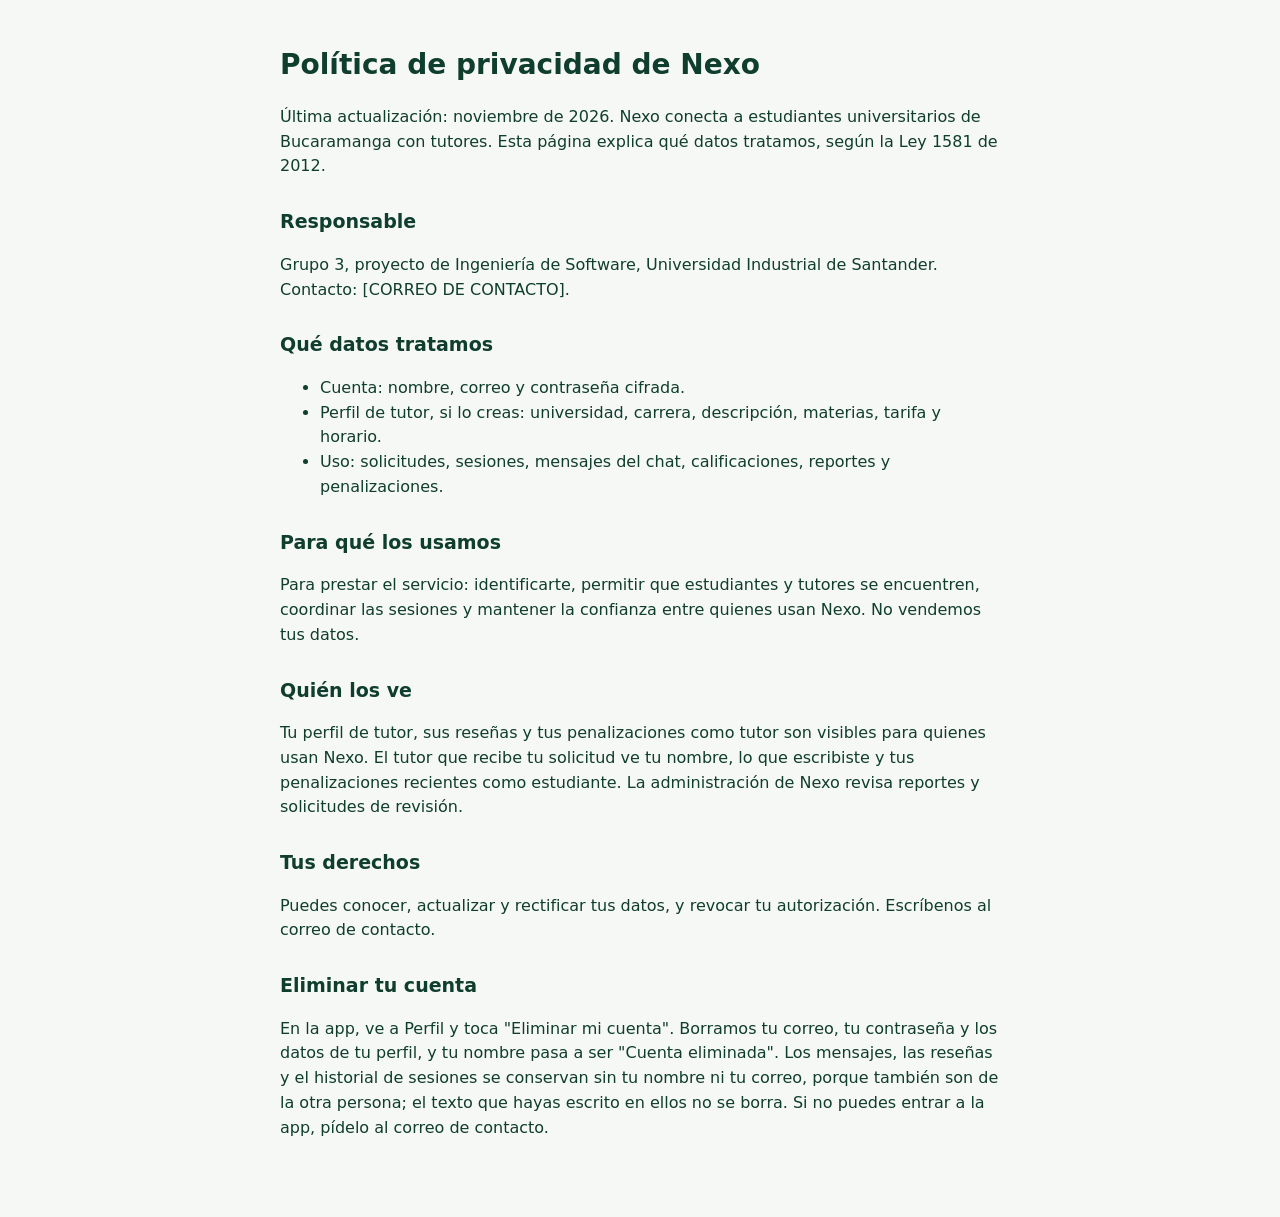
==== backend/src/main/resources/static/privacidad.html @ 72432330 "feat(backend): agrega tutorías, chat, PIN, penalizaciones y administración Reúne el servidor que la " ====
<!doctype html>
<html lang="es-CO">
<head>
<meta charset="utf-8">
<meta name="viewport" content="width=device-width, initial-scale=1">
<title>Nexo · Política de privacidad</title>
<style>
body { max-width: 720px; margin: 0 auto; padding: 24px 16px 60px; font: 16px/1.55 system-ui, sans-serif; color: #0f3d2e; background: #f6f8f6; }
h1 { font-size: 28px; } h2 { font-size: 19px; margin-top: 28px; }
</style>
</head>
<body>
<h1>Política de privacidad de Nexo</h1>
<p>Última actualización: noviembre de 2026. Nexo conecta a estudiantes universitarios de Bucaramanga con tutores. Esta página explica qué datos tratamos, según la Ley 1581 de 2012.</p>
<h2>Responsable</h2>
<p>Grupo 3, proyecto de Ingeniería de Software, Universidad Industrial de Santander. Contacto: [CORREO DE CONTACTO].</p>
<h2>Qué datos tratamos</h2>
<ul>
<li>Cuenta: nombre, correo y contraseña cifrada.</li>
<li>Perfil de tutor, si lo creas: universidad, carrera, descripción, materias, tarifa y horario.</li>
<li>Uso: solicitudes, sesiones, mensajes del chat, calificaciones, reportes y penalizaciones.</li>
</ul>
<h2>Para qué los usamos</h2>
<p>Para prestar el servicio: identificarte, permitir que estudiantes y tutores se encuentren, coordinar las sesiones y mantener la confianza entre quienes usan Nexo. No vendemos tus datos.</p>
<h2>Quién los ve</h2>
<p>Tu perfil de tutor, sus reseñas y tus penalizaciones como tutor son visibles para quienes usan Nexo. El tutor que recibe tu solicitud ve tu nombre, lo que escribiste y tus penalizaciones recientes como estudiante. La administración de Nexo revisa reportes y solicitudes de revisión.</p>
<h2>Tus derechos</h2>
<p>Puedes conocer, actualizar y rectificar tus datos, y revocar tu autorización. Escríbenos al correo de contacto.</p>
<h2>Eliminar tu cuenta</h2>
<p>En la app, ve a Perfil y toca "Eliminar mi cuenta". Borramos tu correo, tu contraseña y los datos de tu perfil, y tu nombre pasa a ser "Cuenta eliminada". Los mensajes, las reseñas y el historial de sesiones se conservan sin tu nombre ni tu correo, porque también son de la otra persona; el texto que hayas escrito en ellos no se borra. Si no puedes entrar a la app, pídelo al correo de contacto.</p>
</body>
</html>
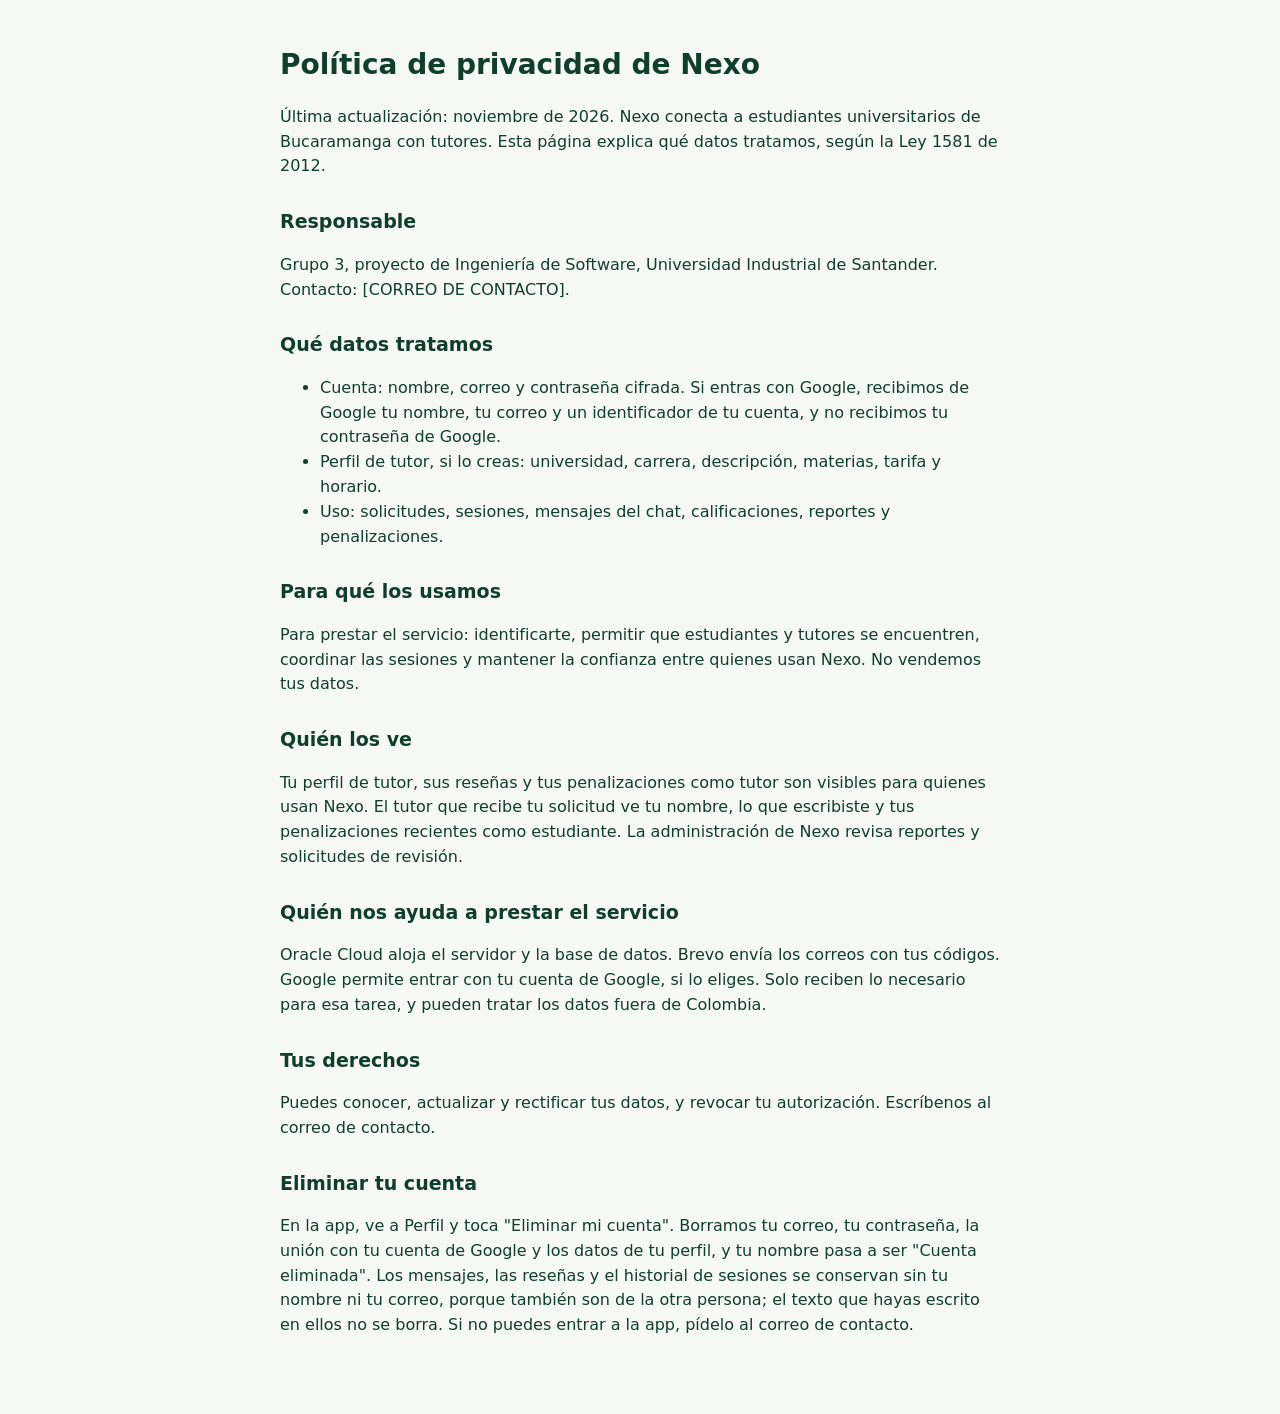
==== commit 4037eab2: "build(despliegue): instala la API, la base y HTTPS en un solo servidor Oracle Always Free es la opci" ====
--- a/backend/src/main/resources/static/privacidad.html
+++ b/backend/src/main/resources/static/privacidad.html
@@ -16,7 +16,7 @@
 <p>Grupo 3, proyecto de Ingeniería de Software, Universidad Industrial de Santander. Contacto: [CORREO DE CONTACTO].</p>
 <h2>Qué datos tratamos</h2>
 <ul>
-<li>Cuenta: nombre, correo y contraseña cifrada.</li>
+<li>Cuenta: nombre, correo y contraseña cifrada. Si entras con Google, recibimos de Google tu nombre, tu correo y un identificador de tu cuenta, y no recibimos tu contraseña de Google.</li>
 <li>Perfil de tutor, si lo creas: universidad, carrera, descripción, materias, tarifa y horario.</li>
 <li>Uso: solicitudes, sesiones, mensajes del chat, calificaciones, reportes y penalizaciones.</li>
 </ul>
@@ -24,9 +24,11 @@
 <p>Para prestar el servicio: identificarte, permitir que estudiantes y tutores se encuentren, coordinar las sesiones y mantener la confianza entre quienes usan Nexo. No vendemos tus datos.</p>
 <h2>Quién los ve</h2>
 <p>Tu perfil de tutor, sus reseñas y tus penalizaciones como tutor son visibles para quienes usan Nexo. El tutor que recibe tu solicitud ve tu nombre, lo que escribiste y tus penalizaciones recientes como estudiante. La administración de Nexo revisa reportes y solicitudes de revisión.</p>
+<h2>Quién nos ayuda a prestar el servicio</h2>
+<p>Oracle Cloud aloja el servidor y la base de datos. Brevo envía los correos con tus códigos. Google permite entrar con tu cuenta de Google, si lo eliges. Solo reciben lo necesario para esa tarea, y pueden tratar los datos fuera de Colombia.</p>
 <h2>Tus derechos</h2>
 <p>Puedes conocer, actualizar y rectificar tus datos, y revocar tu autorización. Escríbenos al correo de contacto.</p>
 <h2>Eliminar tu cuenta</h2>
-<p>En la app, ve a Perfil y toca "Eliminar mi cuenta". Borramos tu correo, tu contraseña y los datos de tu perfil, y tu nombre pasa a ser "Cuenta eliminada". Los mensajes, las reseñas y el historial de sesiones se conservan sin tu nombre ni tu correo, porque también son de la otra persona; el texto que hayas escrito en ellos no se borra. Si no puedes entrar a la app, pídelo al correo de contacto.</p>
+<p>En la app, ve a Perfil y toca "Eliminar mi cuenta". Borramos tu correo, tu contraseña, la unión con tu cuenta de Google y los datos de tu perfil, y tu nombre pasa a ser "Cuenta eliminada". Los mensajes, las reseñas y el historial de sesiones se conservan sin tu nombre ni tu correo, porque también son de la otra persona; el texto que hayas escrito en ellos no se borra. Si no puedes entrar a la app, pídelo al correo de contacto.</p>
 </body>
 </html>
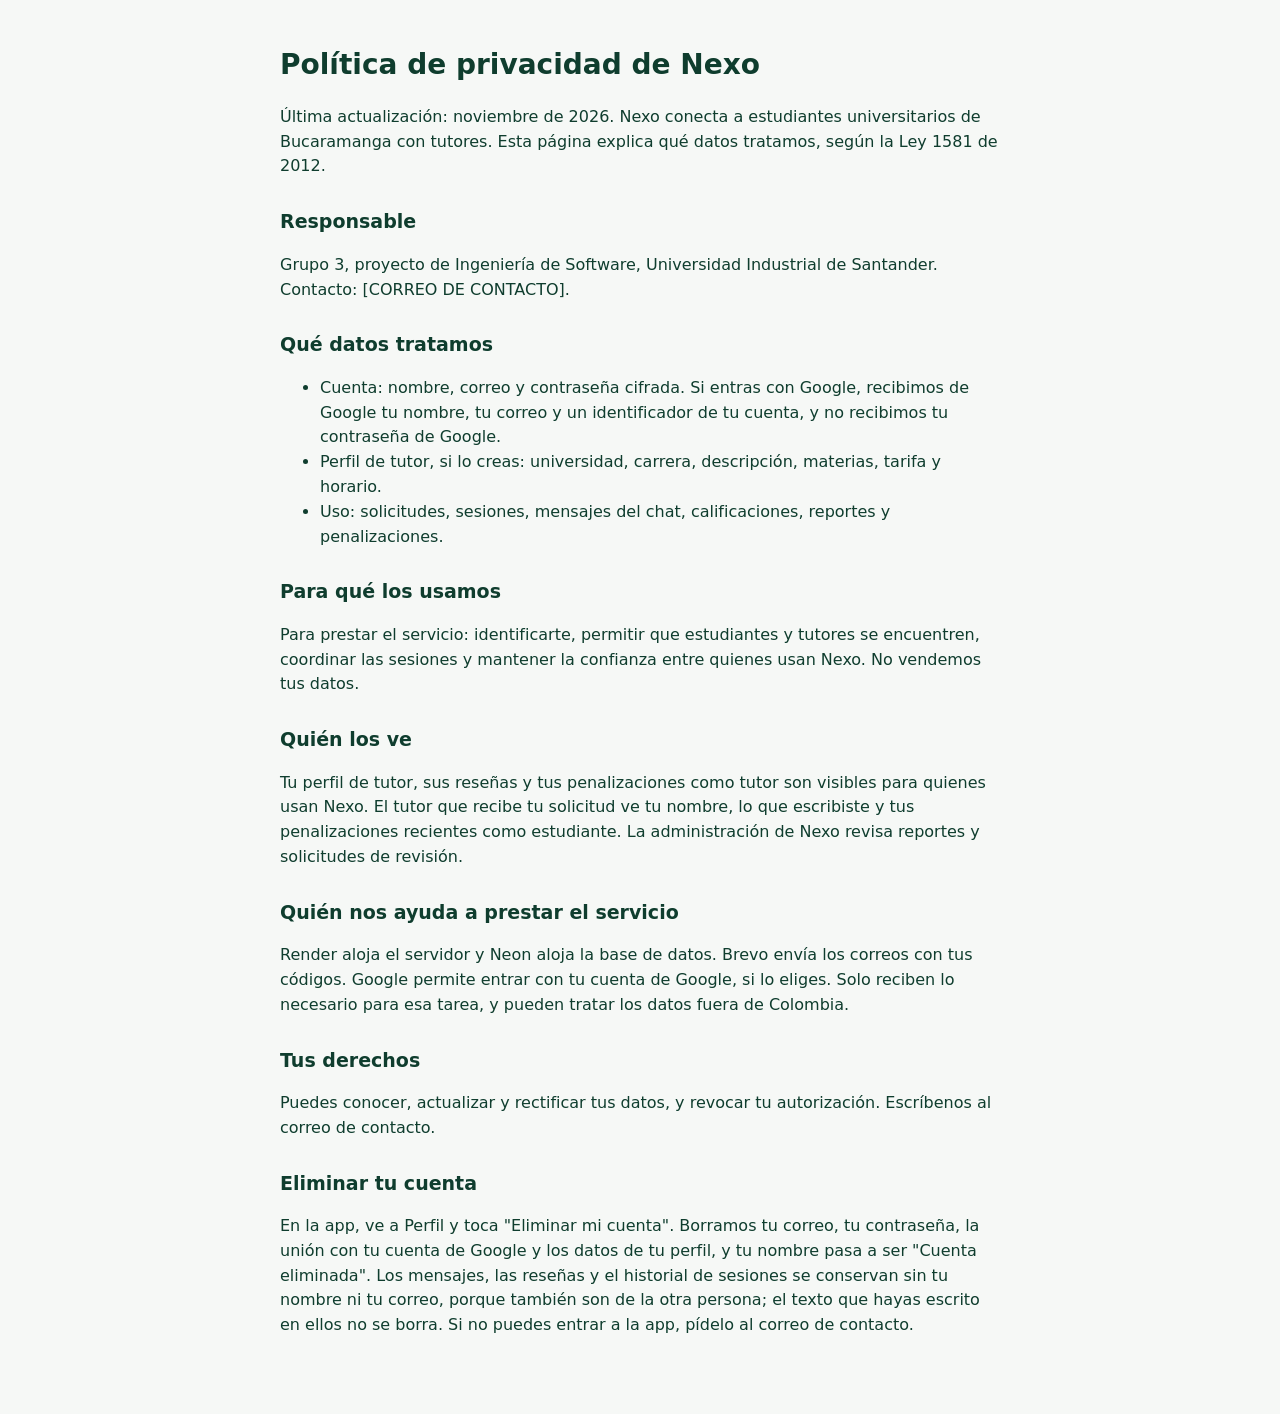
==== commit fc44df81: "build(despliegue): publica la API en Render con la base en Neon No hay presupuesto y Oracle no se pu" ====
--- a/backend/src/main/resources/static/privacidad.html
+++ b/backend/src/main/resources/static/privacidad.html
@@ -25,7 +25,7 @@
 <h2>Quién los ve</h2>
 <p>Tu perfil de tutor, sus reseñas y tus penalizaciones como tutor son visibles para quienes usan Nexo. El tutor que recibe tu solicitud ve tu nombre, lo que escribiste y tus penalizaciones recientes como estudiante. La administración de Nexo revisa reportes y solicitudes de revisión.</p>
 <h2>Quién nos ayuda a prestar el servicio</h2>
-<p>Oracle Cloud aloja el servidor y la base de datos. Brevo envía los correos con tus códigos. Google permite entrar con tu cuenta de Google, si lo eliges. Solo reciben lo necesario para esa tarea, y pueden tratar los datos fuera de Colombia.</p>
+<p>Render aloja el servidor y Neon aloja la base de datos. Brevo envía los correos con tus códigos. Google permite entrar con tu cuenta de Google, si lo eliges. Solo reciben lo necesario para esa tarea, y pueden tratar los datos fuera de Colombia.</p>
 <h2>Tus derechos</h2>
 <p>Puedes conocer, actualizar y rectificar tus datos, y revocar tu autorización. Escríbenos al correo de contacto.</p>
 <h2>Eliminar tu cuenta</h2>
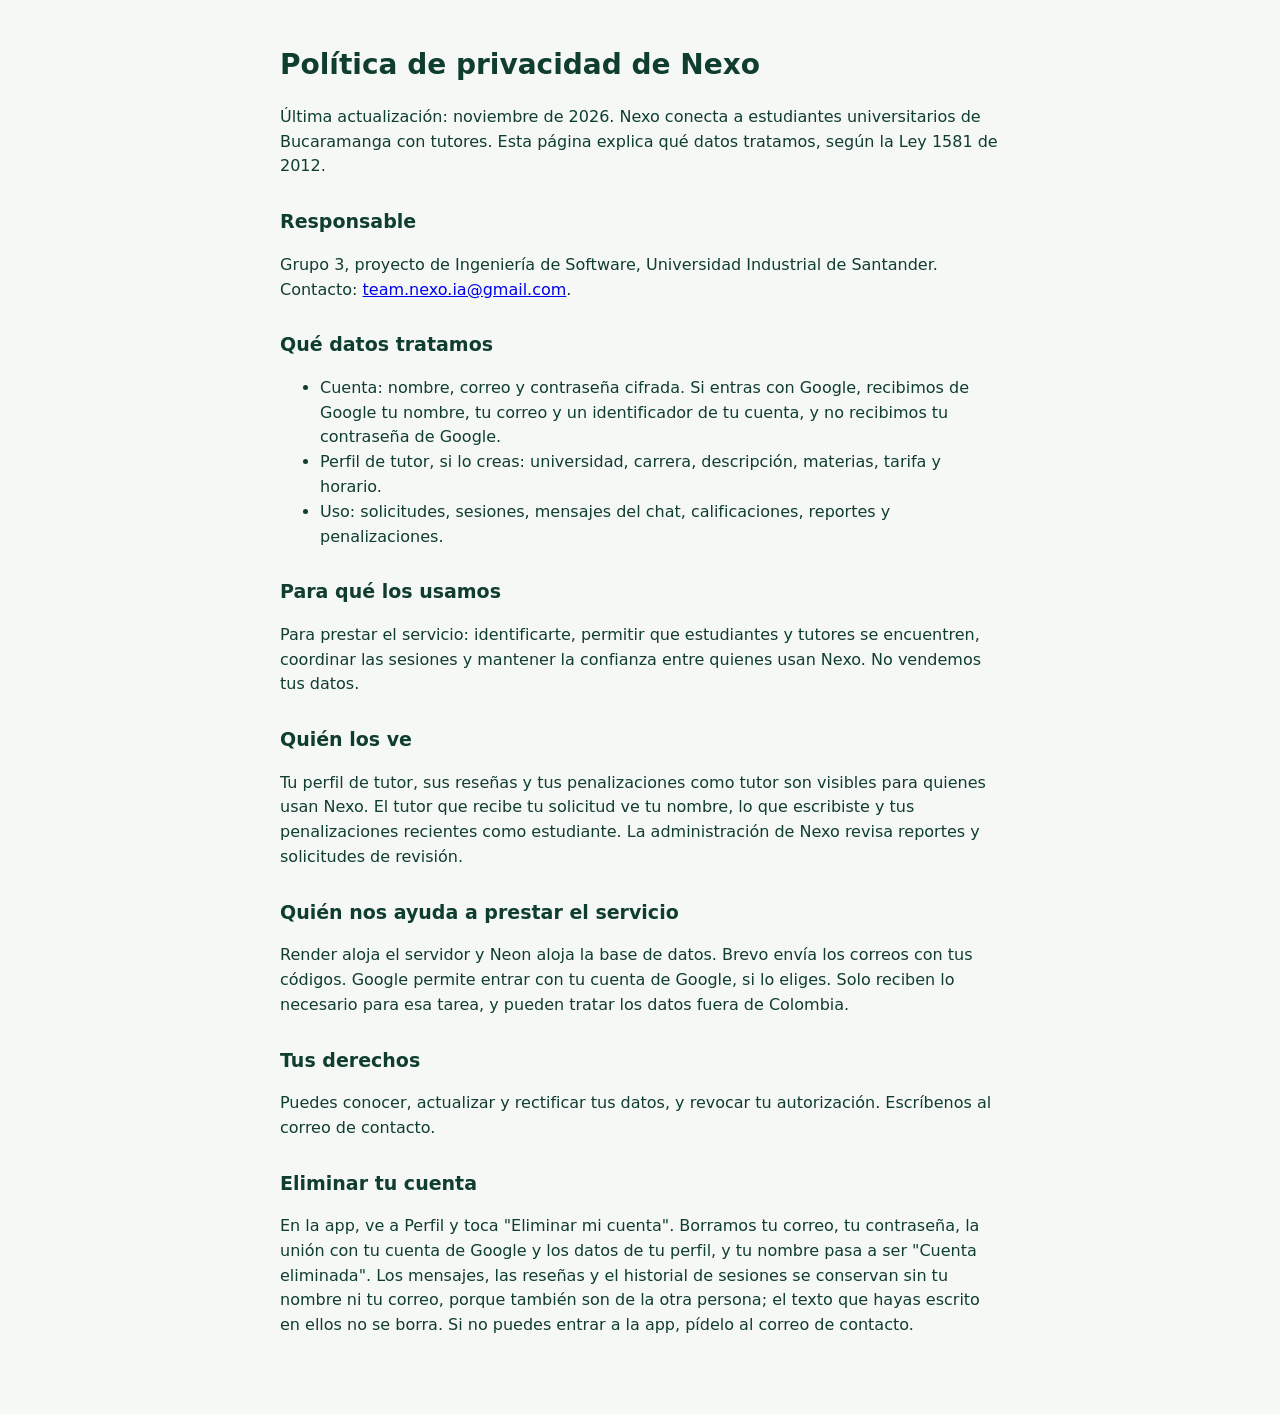
==== commit 64b57f8f: "docs: deja la documentación igual a la versión final La política de privacidad tenía un correo de ej" ====
--- a/backend/src/main/resources/static/privacidad.html
+++ b/backend/src/main/resources/static/privacidad.html
@@ -13,7 +13,7 @@
 <h1>Política de privacidad de Nexo</h1>
 <p>Última actualización: noviembre de 2026. Nexo conecta a estudiantes universitarios de Bucaramanga con tutores. Esta página explica qué datos tratamos, según la Ley 1581 de 2012.</p>
 <h2>Responsable</h2>
-<p>Grupo 3, proyecto de Ingeniería de Software, Universidad Industrial de Santander. Contacto: [CORREO DE CONTACTO].</p>
+<p>Grupo 3, proyecto de Ingeniería de Software, Universidad Industrial de Santander. Contacto: <a href="mailto:team.nexo.ia@gmail.com">team.nexo.ia@gmail.com</a>.</p>
 <h2>Qué datos tratamos</h2>
 <ul>
 <li>Cuenta: nombre, correo y contraseña cifrada. Si entras con Google, recibimos de Google tu nombre, tu correo y un identificador de tu cuenta, y no recibimos tu contraseña de Google.</li>
